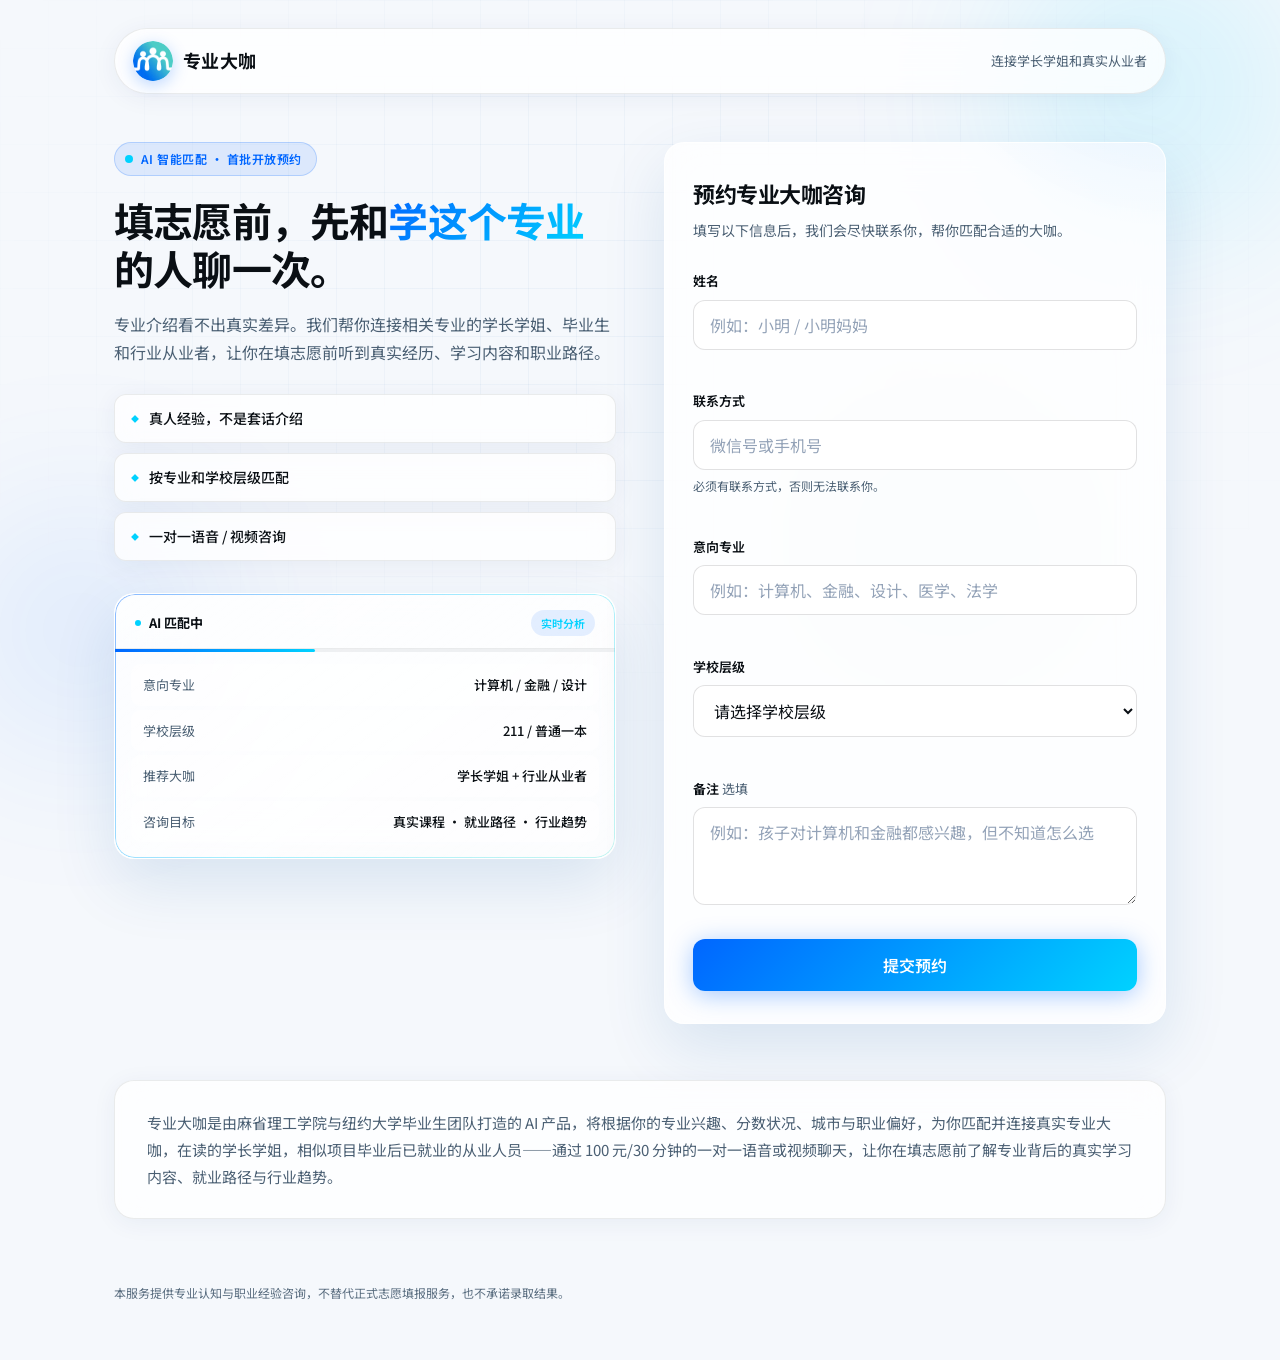
==== index.html @ bd9ad446 "Launch 专业大咖 landing with Discord lead notifications. Rebrand the static site with logo-driven blue–t" ====
<!DOCTYPE html>
<html lang="zh-CN">
  <head>
    <meta charset="UTF-8" />
    <meta name="viewport" content="width=device-width, initial-scale=1.0" />
    <title>专业大咖｜填志愿前先聊一次</title>
    <meta
      name="description"
      content="填志愿前，先和学这个专业的人聊一次。连接学长学姐和真实从业者，一对一语音/视频咨询。"
    />
    <link rel="preconnect" href="https://fonts.googleapis.com" />
    <link rel="preconnect" href="https://fonts.gstatic.com" crossorigin />
    <link
      href="https://fonts.googleapis.com/css2?family=Noto+Sans+SC:wght@400;500;600;700&display=swap"
      rel="stylesheet"
    />
    <link rel="icon" href="assets/logo.png" type="image/png" />
    <link rel="stylesheet" href="./styles.css" />
  </head>
  <body>
    <div class="ambient" aria-hidden="true">
      <div class="orb orb-1"></div>
      <div class="orb orb-2"></div>
      <div class="orb orb-3"></div>
      <div class="grid-overlay"></div>
    </div>

    <div class="page">
      <header class="header">
        <div class="brand-wrap">
          <img src="assets/logo.png" alt="专业大咖" class="brand-logo" width="40" height="40" />
          <span class="brand">专业大咖</span>
        </div>
        <p class="header-tagline">连接学长学姐和真实从业者</p>
      </header>

      <main class="main">
        <section class="hero" id="hero-section">
          <div class="hero-content">
            <div class="hero-badge">
              <span class="pulse-dot" aria-hidden="true"></span>
              AI 智能匹配 · 首批开放预约
            </div>

            <h1 class="hero-title">
              填志愿前，先和<span class="title-accent">学这个专业</span>的人聊一次。
            </h1>
            <p class="hero-subtitle">
              专业介绍看不出真实差异。我们帮你连接相关专业的学长学姐、毕业生和行业从业者，让你在填志愿前听到真实经历、学习内容和职业路径。
            </p>

            <ul class="value-pills">
              <li class="value-pill">
                <span class="pill-icon" aria-hidden="true">◆</span>
                真人经验，不是套话介绍
              </li>
              <li class="value-pill">
                <span class="pill-icon" aria-hidden="true">◆</span>
                按专业和学校层级匹配
              </li>
              <li class="value-pill">
                <span class="pill-icon" aria-hidden="true">◆</span>
                一对一语音 / 视频咨询
              </li>
            </ul>

            <div class="mockup-card" aria-hidden="true">
              <div class="mockup-header">
                <div class="mockup-status">
                  <span class="pulse-dot pulse-dot-sm"></span>
                  <span class="mockup-title">AI 匹配中</span>
                </div>
                <span class="mockup-chip">实时分析</span>
              </div>
              <div class="mockup-progress">
                <div class="mockup-progress-bar"></div>
              </div>
              <ul class="mockup-list">
                <li class="mockup-row" style="--i: 0">
                  <span class="mockup-key">意向专业</span>
                  <span class="mockup-val">计算机 / 金融 / 设计</span>
                </li>
                <li class="mockup-row" style="--i: 1">
                  <span class="mockup-key">学校层级</span>
                  <span class="mockup-val">211 / 普通一本</span>
                </li>
                <li class="mockup-row" style="--i: 2">
                  <span class="mockup-key">推荐大咖</span>
                  <span class="mockup-val">学长学姐 + 行业从业者</span>
                </li>
                <li class="mockup-row" style="--i: 3">
                  <span class="mockup-key">咨询目标</span>
                  <span class="mockup-val">真实课程 · 就业路径 · 行业趋势</span>
                </li>
              </ul>
            </div>
          </div>

          <div class="form-panel">
            <div class="form-card glass-card" id="form-card">
              <div class="form-card-glow" aria-hidden="true"></div>
              <h2 class="form-title">预约专业大咖咨询</h2>
              <p class="form-desc">填写以下信息后，我们会尽快联系你，帮你匹配合适的大咖。</p>

              <form id="lead-form" class="lead-form" novalidate>
                <div class="field">
                  <label for="name">姓名</label>
                  <input
                    type="text"
                    id="name"
                    name="name"
                    placeholder="例如：小明 / 小明妈妈"
                    required
                    autocomplete="name"
                  />
                  <p class="field-error" data-error-for="name"></p>
                </div>

                <div class="field">
                  <label for="contact">联系方式</label>
                  <input
                    type="text"
                    id="contact"
                    name="contact"
                    placeholder="微信号或手机号"
                    required
                    autocomplete="tel"
                  />
                  <p class="field-hint">必须有联系方式，否则无法联系你。</p>
                  <p class="field-error" data-error-for="contact"></p>
                </div>

                <div class="field">
                  <label for="major">意向专业</label>
                  <input
                    type="text"
                    id="major"
                    name="major"
                    placeholder="例如：计算机、金融、设计、医学、法学"
                    required
                  />
                  <p class="field-error" data-error-for="major"></p>
                </div>

                <div class="field">
                  <label for="schoolLevel">学校层级</label>
                  <select id="schoolLevel" name="schoolLevel" required>
                    <option value="">请选择学校层级</option>
                    <option value="985">985</option>
                    <option value="211">211</option>
                    <option value="普通一本">普通一本</option>
                    <option value="二本">二本</option>
                    <option value="二本以下">二本以下</option>
                    <option value="暂不确定">暂不确定</option>
                  </select>
                  <p class="field-error" data-error-for="schoolLevel"></p>
                </div>

                <div class="field">
                  <label for="note">备注 <span class="optional">选填</span></label>
                  <textarea
                    id="note"
                    name="note"
                    rows="3"
                    placeholder="例如：孩子对计算机和金融都感兴趣，但不知道怎么选"
                  ></textarea>
                </div>

                <p class="form-submit-error hidden" id="form-submit-error" role="alert"></p>

                <button type="submit" class="btn-submit" id="btn-submit">
                  <span id="btn-submit-label">提交预约</span>
                </button>
              </form>
            </div>

            <div class="success-card glass-card hidden" id="success-card">
              <div class="success-icon" aria-hidden="true">✓</div>
              <h2 class="success-title">预约信息已提交</h2>
              <p class="success-body">
                我们会根据你的专业方向和学校层级进行匹配，并通过你留下的联系方式联系你。
              </p>
              <dl class="success-summary">
                <div class="success-row">
                  <dt>姓名</dt>
                  <dd id="success-name">—</dd>
                </div>
                <div class="success-row">
                  <dt>意向专业</dt>
                  <dd id="success-major">—</dd>
                </div>
                <div class="success-row">
                  <dt>学校层级</dt>
                  <dd id="success-school">—</dd>
                </div>
              </dl>
              <button type="button" class="btn-submit btn-secondary" id="btn-new-lead">
                继续提交新的预约
              </button>
            </div>
          </div>
        </section>

        <section class="value-section glass-strip" aria-label="价值说明">
          <p class="value-section-text">
            专业大咖是由麻省理工学院与纽约大学毕业生团队打造的 AI 产品，将根据你的专业兴趣、分数状况、城市与职业偏好，为你匹配并连接真实专业大咖，在读的学长学姐，相似项目毕业后已就业的从业人员——通过 100 元/30 分钟的一对一语音或视频聊天，让你在填志愿前了解专业背后的真实学习内容、就业路径与行业趋势。
          </p>
        </section>
      </main>

      <footer class="footer">
        <p class="disclaimer">
          本服务提供专业认知与职业经验咨询，不替代正式志愿填报服务，也不承诺录取结果。
        </p>
      </footer>
    </div>

    <script src="./script.js"></script>
  </body>
</html>
---- styles.css ----
:root {
  /* Logo palette: royal blue → teal/cyan */
  --blue: #0066ff;
  --blue-mid: #1a73e8;
  --teal: #00d2ff;
  --teal-soft: #40e0d0;
  --gradient-brand: linear-gradient(135deg, var(--blue) 0%, var(--teal) 100%);
  --gradient-brand-soft: linear-gradient(
    135deg,
    rgba(0, 102, 255, 0.12) 0%,
    rgba(0, 210, 255, 0.14) 100%
  );

  --bg: #f5f8fc;
  --bg-card: rgba(255, 255, 255, 0.78);
  --text: #0a0f14;
  --text-soft: #4a5f73;
  --accent: #0066ff;
  --accent-glow: #00d2ff;
  --accent-soft: rgba(0, 102, 255, 0.1);
  --accent-soft-teal: rgba(0, 210, 255, 0.12);
  --cta: #0066ff;
  --cta-end: #00b8e6;
  --cta-glow: rgba(0, 102, 255, 0.35);
  --border: rgba(10, 15, 20, 0.08);
  --border-strong: rgba(10, 15, 20, 0.12);
  --error: #dc2626;
  --radius: 20px;
  --radius-sm: 12px;
  --shadow: 0 4px 24px rgba(0, 50, 120, 0.06);
  --shadow-lg: 0 24px 64px rgba(0, 80, 160, 0.12);
  --max-width: 1100px;
  --font: "Noto Sans SC", -apple-system, BlinkMacSystemFont, "PingFang SC",
    "Microsoft YaHei", sans-serif;
}

*,
*::before,
*::after {
  box-sizing: border-box;
}

html {
  scroll-behavior: smooth;
}

body {
  margin: 0;
  font-family: var(--font);
  font-size: 16px;
  line-height: 1.65;
  color: var(--text);
  background: var(--bg);
  -webkit-font-smoothing: antialiased;
  position: relative;
  overflow-x: hidden;
}

/* Ambient background */
.ambient {
  position: fixed;
  inset: 0;
  pointer-events: none;
  z-index: 0;
  overflow: hidden;
}

.orb {
  position: absolute;
  border-radius: 50%;
  filter: blur(80px);
  opacity: 0.5;
  animation: float 18s ease-in-out infinite;
}

.orb-1 {
  width: 420px;
  height: 420px;
  background: radial-gradient(circle, rgba(0, 210, 255, 0.4), transparent 70%);
  top: -120px;
  right: -80px;
  animation-delay: 0s;
}

.orb-2 {
  width: 360px;
  height: 360px;
  background: radial-gradient(circle, rgba(0, 102, 255, 0.28), transparent 70%);
  bottom: 10%;
  left: -100px;
  animation-delay: -6s;
}

.orb-3 {
  width: 280px;
  height: 280px;
  background: radial-gradient(circle, rgba(64, 224, 208, 0.3), transparent 70%);
  top: 45%;
  right: 15%;
  animation-delay: -12s;
}

@keyframes float {
  0%,
  100% {
    transform: translate(0, 0) scale(1);
  }
  33% {
    transform: translate(20px, -15px) scale(1.05);
  }
  66% {
    transform: translate(-15px, 10px) scale(0.98);
  }
}

.grid-overlay {
  position: absolute;
  inset: 0;
  background-image: linear-gradient(
      rgba(0, 80, 160, 0.04) 1px,
      transparent 1px
    ),
    linear-gradient(90deg, rgba(0, 80, 160, 0.04) 1px, transparent 1px);
  background-size: 48px 48px;
  mask-image: radial-gradient(ellipse 80% 70% at 50% 30%, black 20%, transparent 75%);
}

.page {
  position: relative;
  z-index: 1;
  max-width: var(--max-width);
  margin: 0 auto;
  padding: 28px 24px 56px;
  min-height: 100vh;
  display: flex;
  flex-direction: column;
}

/* Header */
.header {
  display: flex;
  align-items: center;
  justify-content: space-between;
  gap: 16px;
  flex-wrap: wrap;
  margin-bottom: 48px;
  padding: 12px 18px;
  background: var(--bg-card);
  backdrop-filter: blur(16px);
  -webkit-backdrop-filter: blur(16px);
  border: 1px solid var(--border);
  border-radius: 999px;
  box-shadow: var(--shadow);
}

.brand-wrap {
  display: flex;
  align-items: center;
  gap: 10px;
}

.brand-logo {
  width: 40px;
  height: 40px;
  border-radius: 50%;
  display: block;
  object-fit: cover;
  box-shadow: 0 4px 16px rgba(0, 102, 255, 0.25);
}

.brand {
  font-size: 1.125rem;
  font-weight: 700;
  letter-spacing: 0.02em;
  color: var(--text);
}

.header-tagline {
  margin: 0;
  font-size: 0.8125rem;
  color: var(--text-soft);
}

/* Hero */
.main {
  flex: 1;
}

.hero {
  display: grid;
  grid-template-columns: 1fr 1fr;
  gap: 48px;
  align-items: start;
  margin-bottom: 56px;
}

.hero-badge {
  display: inline-flex;
  align-items: center;
  gap: 8px;
  margin-bottom: 20px;
  padding: 6px 14px 6px 10px;
  font-size: 0.75rem;
  font-weight: 600;
  letter-spacing: 0.04em;
  color: var(--accent);
  background: var(--accent-soft);
  border: 1px solid rgba(0, 102, 255, 0.2);
  border-radius: 999px;
}

.pulse-dot {
  width: 8px;
  height: 8px;
  border-radius: 50%;
  background: var(--accent-glow);
  box-shadow: 0 0 0 0 rgba(0, 210, 255, 0.5);
  animation: pulse 2s ease-in-out infinite;
}

.pulse-dot-sm {
  width: 6px;
  height: 6px;
}

@keyframes pulse {
  0%,
  100% {
    box-shadow: 0 0 0 0 rgba(0, 210, 255, 0.5);
  }
  50% {
    box-shadow: 0 0 0 6px rgba(0, 210, 255, 0);
  }
}

.hero-title {
  font-size: clamp(1.875rem, 3.5vw, 2.5rem);
  font-weight: 700;
  line-height: 1.2;
  margin: 0 0 18px;
  color: var(--text);
  letter-spacing: -0.02em;
}

.title-accent {
  background: var(--gradient-brand);
  -webkit-background-clip: text;
  background-clip: text;
  color: transparent;
}

.hero-subtitle {
  margin: 0 0 28px;
  font-size: 1rem;
  color: var(--text-soft);
  max-width: 34em;
  line-height: 1.75;
}

.value-pills {
  list-style: none;
  margin: 0 0 32px;
  padding: 0;
  display: flex;
  flex-direction: column;
  gap: 10px;
}

.value-pill {
  display: flex;
  align-items: center;
  gap: 10px;
  padding: 12px 16px;
  font-size: 0.875rem;
  font-weight: 500;
  color: var(--text);
  background: var(--bg-card);
  backdrop-filter: blur(12px);
  border: 1px solid var(--border);
  border-radius: var(--radius-sm);
  box-shadow: var(--shadow);
  transition: border-color 0.2s ease, transform 0.2s ease;
}

.value-pill:hover {
  border-color: rgba(0, 102, 255, 0.3);
  transform: translateX(4px);
}

.pill-icon {
  font-size: 0.5rem;
  color: var(--accent-glow);
}

/* AI mockup card */
.mockup-card {
  position: relative;
  background: linear-gradient(
    145deg,
    rgba(255, 255, 255, 0.9) 0%,
    rgba(255, 255, 255, 0.65) 100%
  );
  backdrop-filter: blur(20px);
  -webkit-backdrop-filter: blur(20px);
  border: 1px solid rgba(255, 255, 255, 0.8);
  border-radius: var(--radius);
  padding: 0;
  box-shadow: var(--shadow-lg), inset 0 1px 0 rgba(255, 255, 255, 0.9);
  overflow: hidden;
}

.mockup-card::before {
  content: "";
  position: absolute;
  inset: 0;
  border-radius: inherit;
  padding: 1px;
  background: linear-gradient(
    135deg,
    rgba(0, 102, 255, 0.45),
    rgba(0, 210, 255, 0.35),
    rgba(64, 224, 208, 0.3)
  );
  -webkit-mask: linear-gradient(#fff 0 0) content-box, linear-gradient(#fff 0 0);
  mask: linear-gradient(#fff 0 0) content-box, linear-gradient(#fff 0 0);
  -webkit-mask-composite: xor;
  mask-composite: exclude;
  pointer-events: none;
}

.mockup-header {
  display: flex;
  align-items: center;
  justify-content: space-between;
  padding: 16px 20px 12px;
  border-bottom: 1px solid var(--border);
}

.mockup-status {
  display: flex;
  align-items: center;
  gap: 8px;
}

.mockup-title {
  margin: 0;
  font-size: 0.8125rem;
  font-weight: 700;
  color: var(--text);
}

.mockup-chip {
  font-size: 0.6875rem;
  font-weight: 600;
  padding: 4px 10px;
  color: var(--accent-glow);
  background: var(--accent-soft);
  border-radius: 999px;
}

.mockup-progress {
  height: 3px;
  background: rgba(12, 25, 41, 0.06);
  overflow: hidden;
}

.mockup-progress-bar {
  height: 100%;
  width: 40%;
  background: var(--gradient-brand);
  border-radius: 0 2px 2px 0;
  animation: progress 2.5s ease-in-out infinite;
}

@keyframes progress {
  0% {
    width: 25%;
    opacity: 0.8;
  }
  50% {
    width: 75%;
    opacity: 1;
  }
  100% {
    width: 40%;
    opacity: 0.8;
  }
}

.mockup-list {
  list-style: none;
  margin: 0;
  padding: 12px 16px 16px;
}

.mockup-row {
  display: flex;
  justify-content: space-between;
  align-items: flex-start;
  gap: 16px;
  padding: 10px 12px;
  margin-bottom: 4px;
  font-size: 0.8125rem;
  border-radius: 10px;
  background: rgba(255, 255, 255, 0.5);
  animation: fadeUp 0.6s ease backwards;
  animation-delay: calc(0.1s + var(--i) * 0.08s);
}

.mockup-row:last-child {
  margin-bottom: 0;
}

@keyframes fadeUp {
  from {
    opacity: 0;
    transform: translateY(8px);
  }
  to {
    opacity: 1;
    transform: translateY(0);
  }
}

.mockup-key {
  color: var(--text-soft);
  flex-shrink: 0;
}

.mockup-val {
  text-align: right;
  font-weight: 500;
  color: var(--text);
}

/* Form panel */
.form-panel {
  position: sticky;
  top: 28px;
}

.glass-card {
  position: relative;
  background: var(--bg-card);
  backdrop-filter: blur(20px);
  -webkit-backdrop-filter: blur(20px);
  border: 1px solid rgba(255, 255, 255, 0.65);
  border-radius: var(--radius);
  padding: 32px 28px;
  box-shadow: var(--shadow-lg);
  overflow: hidden;
}

.form-card-glow {
  position: absolute;
  top: -60%;
  right: -40%;
  width: 80%;
  height: 80%;
  background: radial-gradient(circle, rgba(0, 102, 255, 0.12), transparent 65%);
  pointer-events: none;
}

.success-card.hidden,
.form-card.hidden {
  display: none;
}

.form-title {
  position: relative;
  margin: 0 0 8px;
  font-size: 1.375rem;
  font-weight: 700;
  color: var(--text);
  letter-spacing: -0.02em;
}

.form-desc {
  position: relative;
  margin: 0 0 28px;
  font-size: 0.875rem;
  color: var(--text-soft);
}

.lead-form {
  position: relative;
}

.lead-form .field {
  margin-bottom: 20px;
}

.lead-form label {
  display: block;
  margin-bottom: 8px;
  font-size: 0.8125rem;
  font-weight: 600;
  color: var(--text);
}

.optional {
  font-weight: 400;
  color: var(--text-soft);
}

.lead-form input,
.lead-form select,
.lead-form textarea {
  width: 100%;
  min-height: 48px;
  padding: 12px 16px;
  font-size: 1rem;
  font-family: inherit;
  color: var(--text);
  background: rgba(255, 255, 255, 0.85);
  border: 1px solid var(--border-strong);
  border-radius: var(--radius-sm);
  transition: border-color 0.2s ease, box-shadow 0.2s ease, background 0.2s ease;
}

.lead-form textarea {
  min-height: 96px;
  resize: vertical;
}

.lead-form input::placeholder,
.lead-form textarea::placeholder {
  color: #94a3b8;
}

.lead-form input:focus,
.lead-form select:focus,
.lead-form textarea:focus {
  outline: none;
  background: #fff;
  border-color: var(--accent-glow);
  box-shadow: 0 0 0 3px var(--accent-soft);
}

.lead-form input.error,
.lead-form select.error {
  border-color: var(--error);
}

.field-hint {
  margin: 6px 0 0;
  font-size: 0.75rem;
  color: var(--text-soft);
}

.field-error {
  margin: 6px 0 0;
  font-size: 0.75rem;
  color: var(--error);
  min-height: 1.2em;
}

.form-submit-error {
  margin: 0 0 12px;
  padding: 10px 14px;
  font-size: 0.875rem;
  line-height: 1.5;
  color: var(--error);
  background: rgba(220, 38, 38, 0.08);
  border: 1px solid rgba(220, 38, 38, 0.2);
  border-radius: var(--radius-sm);
}

.form-submit-error.hidden {
  display: none;
}

.btn-submit:disabled {
  opacity: 0.65;
  cursor: not-allowed;
  transform: none;
}

.btn-submit {
  position: relative;
  width: 100%;
  min-height: 52px;
  margin-top: 8px;
  padding: 14px 24px;
  font-size: 1rem;
  font-weight: 600;
  font-family: inherit;
  color: #fff;
  background: var(--gradient-brand);
  border: none;
  border-radius: var(--radius-sm);
  cursor: pointer;
  box-shadow: 0 4px 24px var(--cta-glow);
  transition: transform 0.15s ease, box-shadow 0.2s ease;
  overflow: hidden;
}

.btn-submit::before {
  content: "";
  position: absolute;
  inset: 0;
  background: linear-gradient(
    105deg,
    transparent 40%,
    rgba(255, 255, 255, 0.25) 50%,
    transparent 60%
  );
  transform: translateX(-100%);
  transition: transform 0.5s ease;
}

.btn-submit:hover {
  transform: translateY(-1px);
  box-shadow: 0 8px 28px var(--cta-glow);
}

.btn-submit:hover::before {
  transform: translateX(100%);
}

.btn-submit:active {
  transform: translateY(0);
}

.btn-secondary {
  background: transparent;
  color: var(--accent);
  border: 1px solid var(--border-strong);
  box-shadow: none;
  margin-top: 20px;
}

.btn-secondary::before {
  display: none;
}

.btn-secondary:hover {
  background: var(--accent-soft);
  border-color: rgba(0, 102, 255, 0.35);
  box-shadow: none;
}

/* Success */
.success-icon {
  width: 48px;
  height: 48px;
  display: flex;
  align-items: center;
  justify-content: center;
  margin-bottom: 16px;
  font-size: 1.25rem;
  font-weight: 700;
  color: #fff;
  background: var(--gradient-brand);
  border-radius: 50%;
  box-shadow: 0 8px 24px rgba(0, 102, 255, 0.35);
}

.success-title {
  margin: 0 0 12px;
  font-size: 1.375rem;
  font-weight: 700;
  color: var(--text);
}

.success-body {
  margin: 0 0 20px;
  font-size: 0.9375rem;
  color: var(--text-soft);
}

.success-summary {
  margin: 0 0 8px;
  padding: 18px;
  background: var(--gradient-brand-soft);
  border: 1px solid rgba(0, 102, 255, 0.15);
  border-radius: var(--radius-sm);
}

.success-row {
  display: flex;
  justify-content: space-between;
  gap: 12px;
  padding: 6px 0;
  font-size: 0.875rem;
}

.success-row dt {
  margin: 0;
  color: var(--text-soft);
  font-weight: 500;
}

.success-row dd {
  margin: 0;
  font-weight: 600;
  color: var(--text);
}

/* Value strip */
.glass-strip {
  padding: 28px 32px;
  background: var(--bg-card);
  backdrop-filter: blur(16px);
  border: 1px solid var(--border);
  border-radius: var(--radius);
  box-shadow: var(--shadow);
}

.value-section-text {
  margin: 0;
  font-size: 0.9375rem;
  color: var(--text-soft);
  line-height: 1.8;
}

/* Footer */
.footer {
  margin-top: 40px;
  padding-top: 24px;
}

.disclaimer {
  margin: 0;
  font-size: 0.75rem;
  color: var(--text-soft);
  line-height: 1.7;
  max-width: 48em;
  opacity: 0.9;
}

/* Responsive */
@media (max-width: 900px) {
  .hero {
    grid-template-columns: 1fr;
    gap: 36px;
  }

  .form-panel {
    position: static;
  }

  .value-pills {
    flex-direction: row;
    flex-wrap: wrap;
  }

  .value-pill:hover {
    transform: none;
  }
}

@media (max-width: 480px) {
  .page {
    padding: 16px 16px 40px;
  }

  .header {
    border-radius: var(--radius-sm);
    margin-bottom: 32px;
  }

  .hero-title {
    font-size: 1.625rem;
  }

  .glass-card {
    padding: 24px 20px;
  }

  .mockup-row {
    flex-direction: column;
    gap: 4px;
  }

  .mockup-val {
    text-align: left;
  }
}

@media (prefers-reduced-motion: reduce) {
  .orb,
  .mockup-progress-bar,
  .mockup-row,
  .pulse-dot {
    animation: none;
  }

  .btn-submit::before {
    display: none;
  }
}
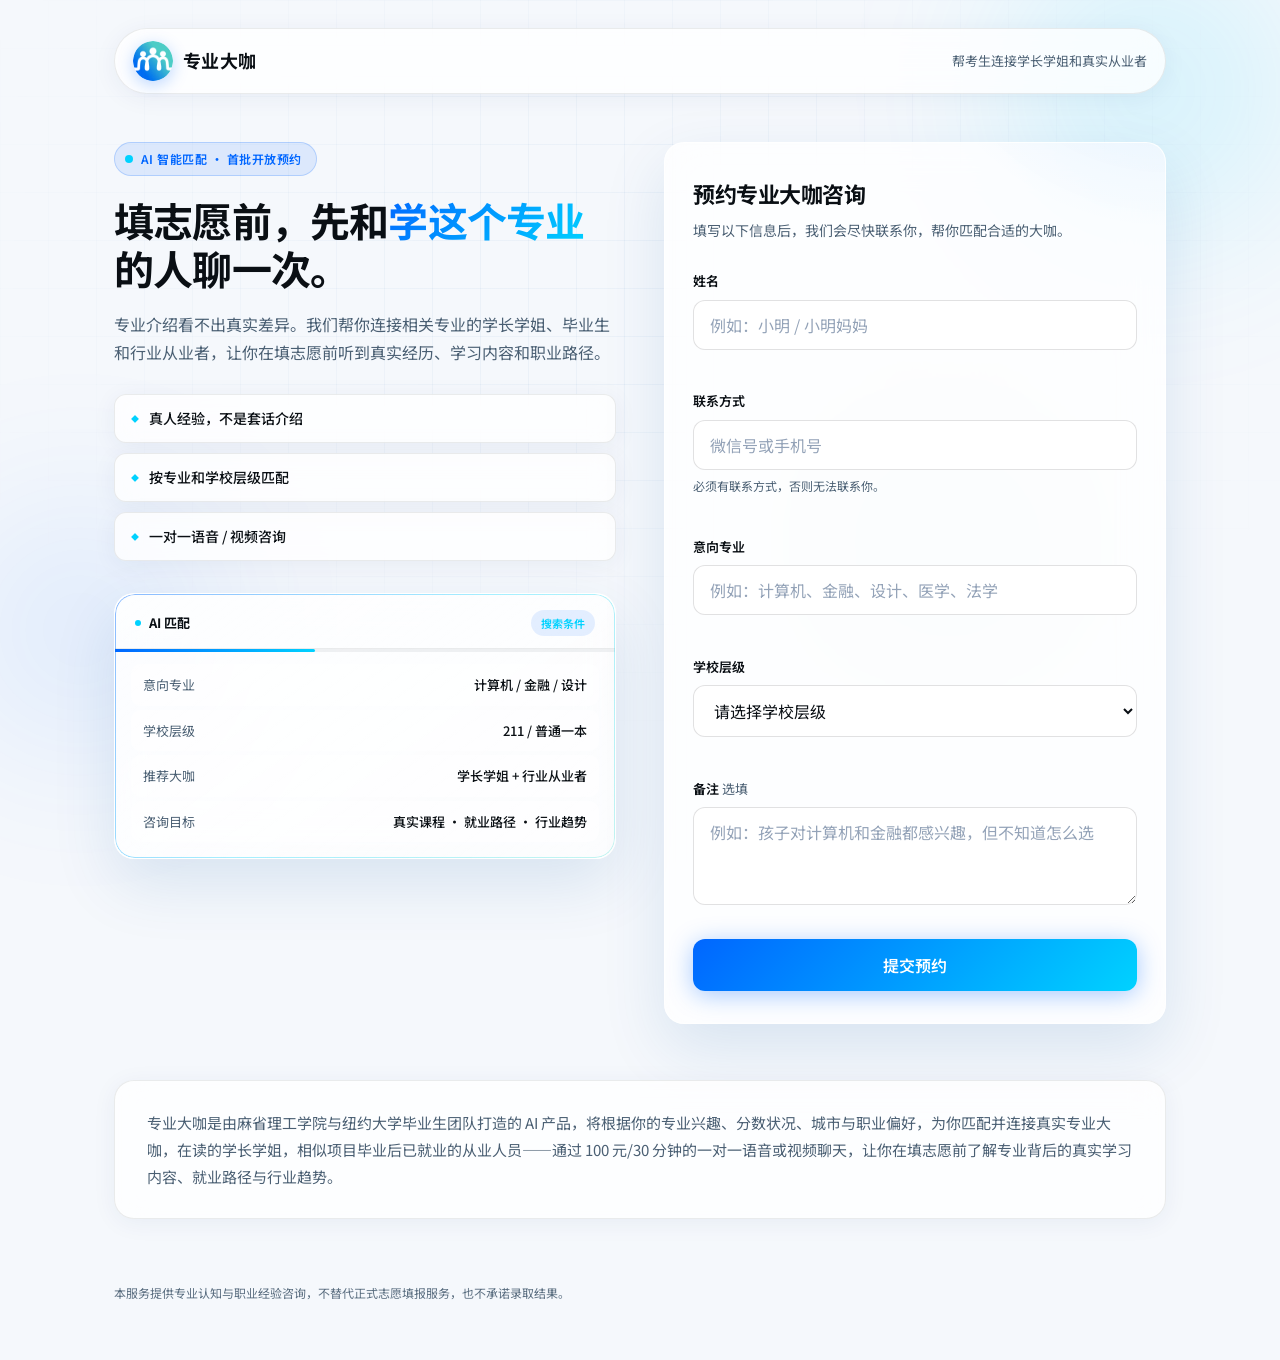
==== commit 1a824916: "Update mockup labels and header tagline copy. Rename AI matching UI text, refresh tagline to emphasi" ====
--- a/index.html
+++ b/index.html
@@ -6,7 +6,7 @@
     <title>专业大咖｜填志愿前先聊一次</title>
     <meta
       name="description"
-      content="填志愿前，先和学这个专业的人聊一次。连接学长学姐和真实从业者，一对一语音/视频咨询。"
+      content="填志愿前，先和学这个专业的人聊一次。帮考生连接学长学姐和真实从业者，一对一语音/视频咨询。"
     />
     <link rel="preconnect" href="https://fonts.googleapis.com" />
     <link rel="preconnect" href="https://fonts.gstatic.com" crossorigin />
@@ -31,7 +31,7 @@
           <img src="assets/logo.png" alt="专业大咖" class="brand-logo" width="40" height="40" />
           <span class="brand">专业大咖</span>
         </div>
-        <p class="header-tagline">连接学长学姐和真实从业者</p>
+        <p class="header-tagline">帮考生连接学长学姐和真实从业者</p>
       </header>
 
       <main class="main">
@@ -68,9 +68,9 @@
               <div class="mockup-header">
                 <div class="mockup-status">
                   <span class="pulse-dot pulse-dot-sm"></span>
-                  <span class="mockup-title">AI 匹配中</span>
-                </div>
-                <span class="mockup-chip">实时分析</span>
+                  <span class="mockup-title">AI 匹配</span>
+                </div>
+                <span class="mockup-chip">搜索条件</span>
               </div>
               <div class="mockup-progress">
                 <div class="mockup-progress-bar"></div>
@@ -178,7 +178,7 @@
               <div class="success-icon" aria-hidden="true">✓</div>
               <h2 class="success-title">预约信息已提交</h2>
               <p class="success-body">
-                我们会根据你的专业方向和学校层级进行匹配，并通过你留下的联系方式联系你。
+                大咖AI找到人选后后会联系你！
               </p>
               <dl class="success-summary">
                 <div class="success-row">
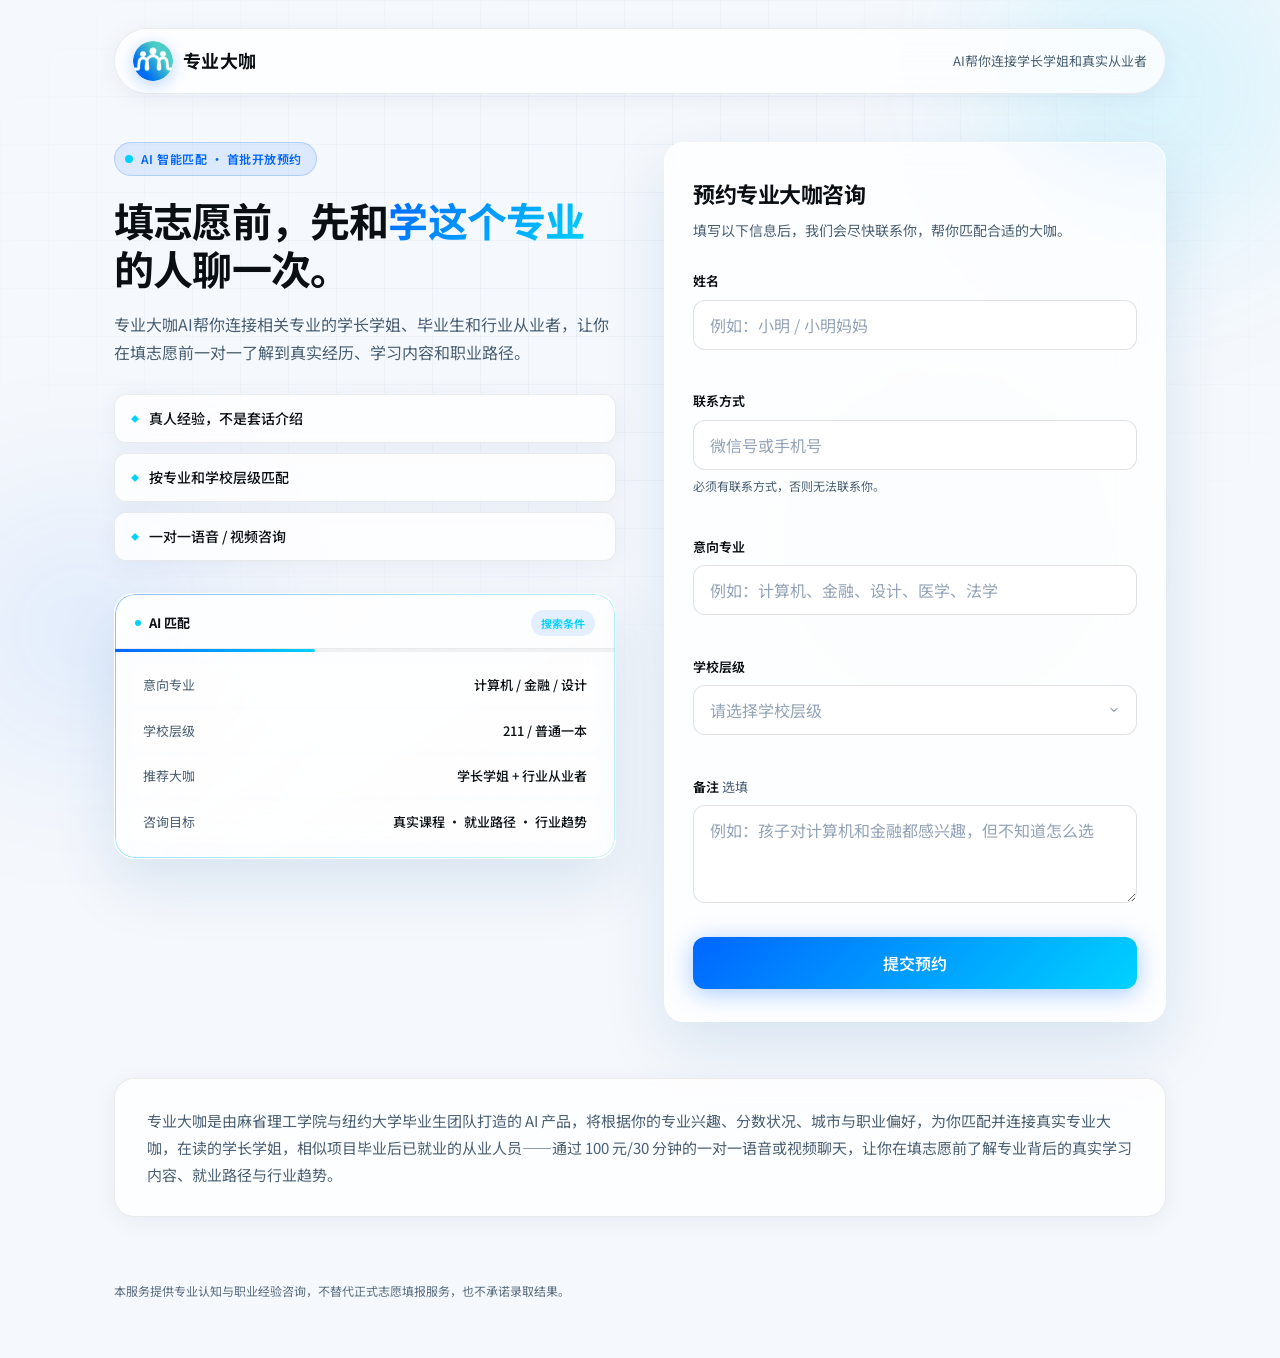
==== commit 565e4bf6: "Update copy and fix select field text alignment. Refresh header tagline and hero subtitle, align sch" ====
--- a/index.html
+++ b/index.html
@@ -6,7 +6,7 @@
     <title>专业大咖｜填志愿前先聊一次</title>
     <meta
       name="description"
-      content="填志愿前，先和学这个专业的人聊一次。帮考生连接学长学姐和真实从业者，一对一语音/视频咨询。"
+      content="填志愿前，先和学这个专业的人聊一次。AI帮你连接学长学姐和真实从业者，一对一语音/视频咨询。"
     />
     <link rel="preconnect" href="https://fonts.googleapis.com" />
     <link rel="preconnect" href="https://fonts.gstatic.com" crossorigin />
@@ -31,7 +31,7 @@
           <img src="assets/logo.png" alt="专业大咖" class="brand-logo" width="40" height="40" />
           <span class="brand">专业大咖</span>
         </div>
-        <p class="header-tagline">帮考生连接学长学姐和真实从业者</p>
+        <p class="header-tagline">AI帮你连接学长学姐和真实从业者</p>
       </header>
 
       <main class="main">
@@ -46,7 +46,7 @@
               填志愿前，先和<span class="title-accent">学这个专业</span>的人聊一次。
             </h1>
             <p class="hero-subtitle">
-              专业介绍看不出真实差异。我们帮你连接相关专业的学长学姐、毕业生和行业从业者，让你在填志愿前听到真实经历、学习内容和职业路径。
+              专业大咖AI帮你连接相关专业的学长学姐、毕业生和行业从业者，让你在填志愿前一对一了解到真实经历、学习内容和职业路径。
             </p>
 
             <ul class="value-pills">
--- a/styles.css
+++ b/styles.css
@@ -523,6 +523,28 @@
   resize: vertical;
 }
 
+.lead-form select {
+  appearance: none;
+  -webkit-appearance: none;
+  -moz-appearance: none;
+  padding: 12px 40px 12px 16px;
+  line-height: 1.5;
+  cursor: pointer;
+  background-color: rgba(255, 255, 255, 0.85);
+  background-image: url("data:image/svg+xml,%3Csvg xmlns='http://www.w3.org/2000/svg' width='12' height='12' viewBox='0 0 24 24' fill='none' stroke='%234a5f73' stroke-width='2' stroke-linecap='round' stroke-linejoin='round'%3E%3Cpath d='M6 9l6 6 6-6'/%3E%3C/svg%3E");
+  background-repeat: no-repeat;
+  background-position: right 16px center;
+  background-size: 12px;
+}
+
+.lead-form select:required:invalid {
+  color: #94a3b8;
+}
+
+.lead-form select option {
+  color: var(--text);
+}
+
 .lead-form input::placeholder,
 .lead-form textarea::placeholder {
   color: #94a3b8;
@@ -532,7 +554,7 @@
 .lead-form select:focus,
 .lead-form textarea:focus {
   outline: none;
-  background: #fff;
+  background-color: #fff;
   border-color: var(--accent-glow);
   box-shadow: 0 0 0 3px var(--accent-soft);
 }
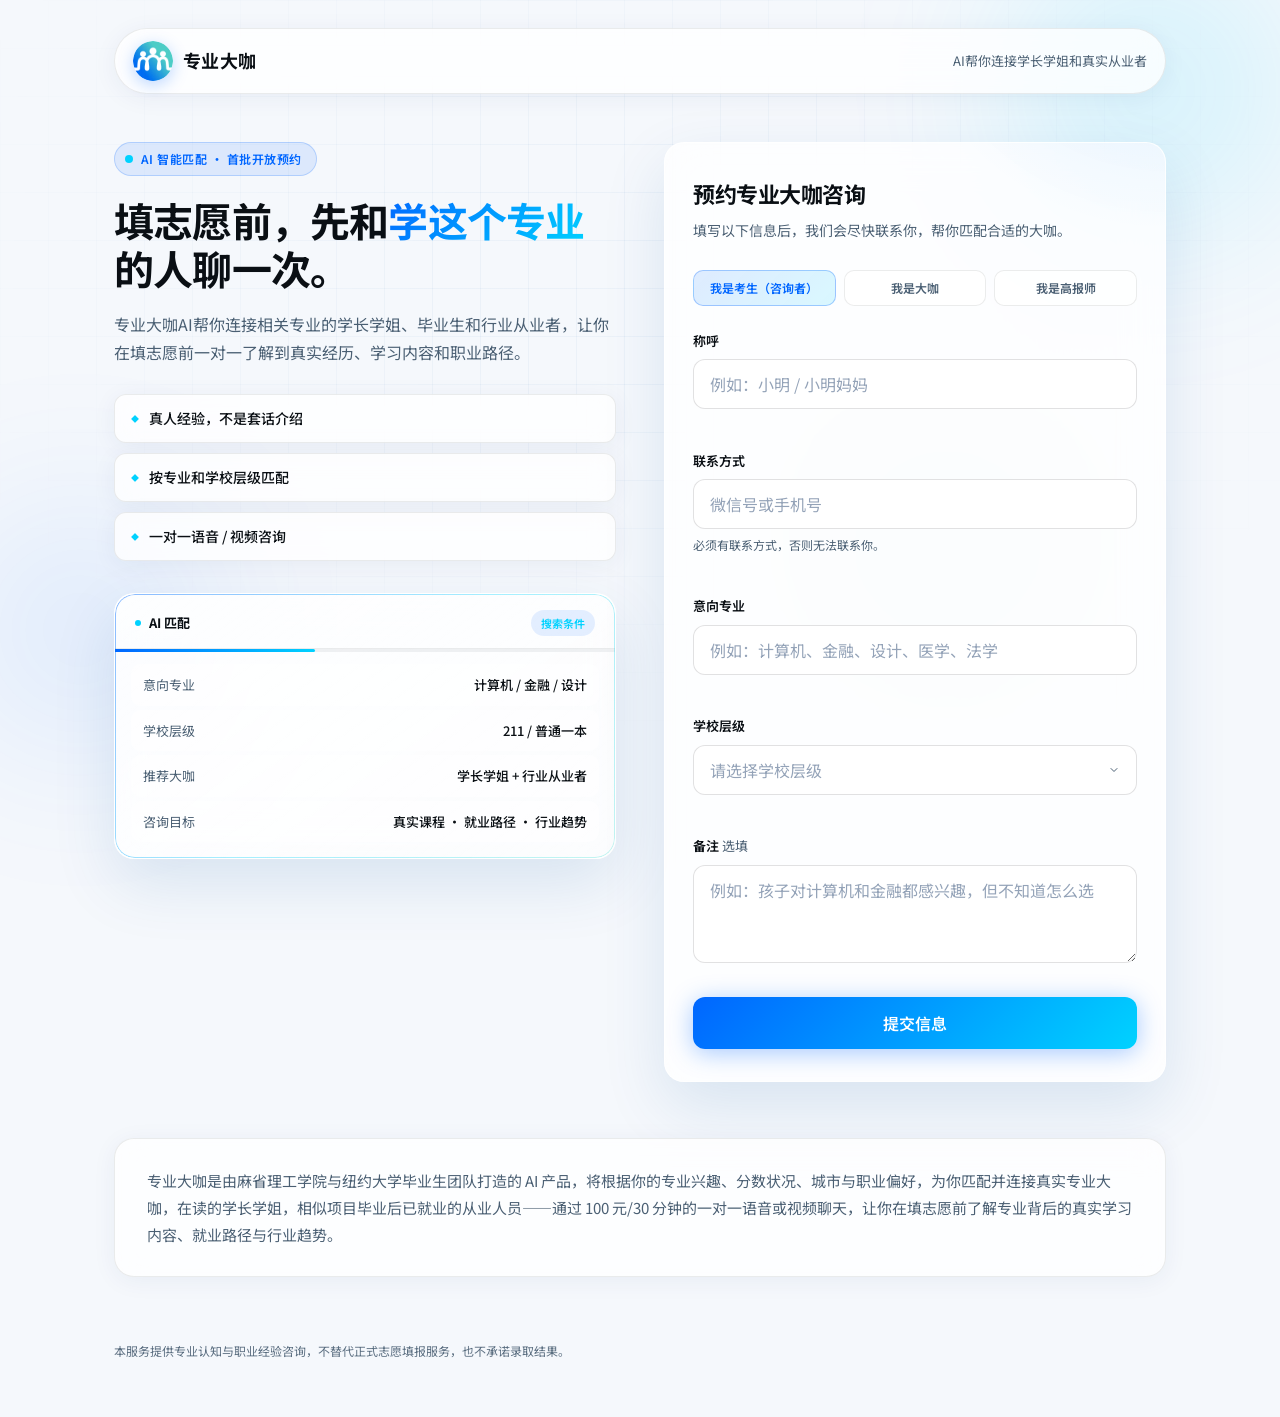
==== commit a3e77a65: "Add multi-role intake flow with advisor link tools. Introduce seeker/expert/advisor form modes, role" ====
--- a/index.html
+++ b/index.html
@@ -16,6 +16,17 @@
     />
     <link rel="icon" href="assets/logo.png" type="image/png" />
     <link rel="stylesheet" href="./styles.css" />
+    <script>
+      (function () {
+        var params = new URLSearchParams(location.search);
+        var ref = params.get("ref");
+        if (ref) {
+          try {
+            sessionStorage.setItem("referrerSlug", decodeURIComponent(ref));
+          } catch (e) {}
+        }
+      })();
+    </script>
   </head>
   <body>
     <div class="ambient" aria-hidden="true">
@@ -99,12 +110,33 @@
           <div class="form-panel">
             <div class="form-card glass-card" id="form-card">
               <div class="form-card-glow" aria-hidden="true"></div>
-              <h2 class="form-title">预约专业大咖咨询</h2>
-              <p class="form-desc">填写以下信息后，我们会尽快联系你，帮你匹配合适的大咖。</p>
+              <h2 class="form-title" id="form-title">预约专业大咖咨询</h2>
+              <p class="form-desc" id="form-desc">
+                填写以下信息后，我们会尽快联系你，帮你匹配合适的大咖。
+              </p>
 
               <form id="lead-form" class="lead-form" novalidate>
+                <div class="role-switch" role="radiogroup" aria-label="访客身份">
+                  <label class="role-option">
+                    <input type="radio" name="visitorRole" value="seeker" checked />
+                    <span>我是考生（咨询者）</span>
+                  </label>
+                  <label class="role-option">
+                    <input type="radio" name="visitorRole" value="expert" />
+                    <span>我是大咖</span>
+                  </label>
+                  <label class="role-option">
+                    <input type="radio" name="visitorRole" value="advisor" />
+                    <span>我是高报师</span>
+                  </label>
+                </div>
+
+                <p class="referrer-line" id="referrer-line" hidden>
+                  推荐人：<span id="referrer-name"></span>
+                </p>
+
                 <div class="field">
-                  <label for="name">姓名</label>
+                  <label for="name" id="name-label">姓名</label>
                   <input
                     type="text"
                     id="name"
@@ -117,7 +149,7 @@
                 </div>
 
                 <div class="field">
-                  <label for="contact">联系方式</label>
+                  <label for="contact" id="contact-label">联系方式</label>
                   <input
                     type="text"
                     id="contact"
@@ -126,11 +158,11 @@
                     required
                     autocomplete="tel"
                   />
-                  <p class="field-hint">必须有联系方式，否则无法联系你。</p>
+                  <p class="field-hint" id="contact-hint">必须有联系方式，否则无法联系你。</p>
                   <p class="field-error" data-error-for="contact"></p>
                 </div>
 
-                <div class="field">
+                <div class="field role-only role-seeker">
                   <label for="major">意向专业</label>
                   <input
                     type="text"
@@ -142,7 +174,7 @@
                   <p class="field-error" data-error-for="major"></p>
                 </div>
 
-                <div class="field">
+                <div class="field role-only role-seeker">
                   <label for="schoolLevel">学校层级</label>
                   <select id="schoolLevel" name="schoolLevel" required>
                     <option value="">请选择学校层级</option>
@@ -156,7 +188,7 @@
                   <p class="field-error" data-error-for="schoolLevel"></p>
                 </div>
 
-                <div class="field">
+                <div class="field role-only role-seeker">
                   <label for="note">备注 <span class="optional">选填</span></label>
                   <textarea
                     id="note"
@@ -166,10 +198,32 @@
                   ></textarea>
                 </div>
 
+                <div class="field role-only role-expert hidden">
+                  <label for="expertOrg">公司或学校</label>
+                  <input
+                    type="text"
+                    id="expertOrg"
+                    name="expertOrg"
+                    placeholder="例如：字节跳动 / 复旦大学"
+                  />
+                  <p class="field-error" data-error-for="expertOrg"></p>
+                </div>
+
+                <div class="field role-only role-expert hidden">
+                  <label for="expertMajor">专业</label>
+                  <input
+                    type="text"
+                    id="expertMajor"
+                    name="expertMajor"
+                    placeholder="例如：计算机科学与技术"
+                  />
+                  <p class="field-error" data-error-for="expertMajor"></p>
+                </div>
+
                 <p class="form-submit-error hidden" id="form-submit-error" role="alert"></p>
 
                 <button type="submit" class="btn-submit" id="btn-submit">
-                  <span id="btn-submit-label">提交预约</span>
+                  <span id="btn-submit-label">提交信息</span>
                 </button>
               </form>
             </div>
@@ -177,23 +231,36 @@
             <div class="success-card glass-card hidden" id="success-card">
               <div class="success-icon" aria-hidden="true">✓</div>
               <h2 class="success-title">预约信息已提交</h2>
-              <p class="success-body">
-                大咖AI找到人选后后会联系你！
-              </p>
+              <p class="success-body" id="success-body">大咖AI找到人选后后会联系你！</p>
               <dl class="success-summary">
+                <div class="success-row">
+                  <dt>身份</dt>
+                  <dd id="success-role">考生（咨询者）</dd>
+                </div>
+                <div class="success-row hidden" id="success-referrer-row">
+                  <dt>推荐人</dt>
+                  <dd id="success-referrer">—</dd>
+                </div>
                 <div class="success-row">
                   <dt>姓名</dt>
                   <dd id="success-name">—</dd>
                 </div>
                 <div class="success-row">
-                  <dt>意向专业</dt>
+                  <dt id="success-major-label">意向专业</dt>
                   <dd id="success-major">—</dd>
                 </div>
-                <div class="success-row">
-                  <dt>学校层级</dt>
+                <div class="success-row" id="success-school-row">
+                  <dt id="success-school-label">学校层级</dt>
                   <dd id="success-school">—</dd>
                 </div>
               </dl>
+              <div class="advisor-link-box hidden" id="advisor-link-box">
+                <p class="advisor-link-title">你的专属推荐链接</p>
+                <a id="advisor-link" href="#" target="_blank" rel="noopener noreferrer"></a>
+                <p class="advisor-link-hint">
+                  请分享这个链接，系统会自动按渠道统计，享受 20% 渠道分成。
+                </p>
+              </div>
               <button type="button" class="btn-submit btn-secondary" id="btn-new-lead">
                 继续提交新的预约
               </button>
--- a/styles.css
+++ b/styles.css
@@ -486,6 +486,48 @@
   position: relative;
 }
 
+.hidden {
+  display: none !important;
+}
+
+.role-switch {
+  display: grid;
+  grid-template-columns: repeat(3, minmax(0, 1fr));
+  gap: 8px;
+  margin: 0 0 16px;
+}
+
+.role-option {
+  position: relative;
+  cursor: pointer;
+}
+
+.role-option input {
+  position: absolute;
+  opacity: 0;
+  pointer-events: none;
+}
+
+.role-option span {
+  display: block;
+  padding: 9px 10px;
+  font-size: 0.75rem;
+  line-height: 1.3;
+  text-align: center;
+  color: var(--text-soft);
+  background: rgba(255, 255, 255, 0.7);
+  border: 1px solid var(--border);
+  border-radius: 10px;
+  transition: all 0.2s ease;
+}
+
+.role-option input:checked + span {
+  color: var(--accent);
+  background: var(--gradient-brand-soft);
+  border-color: rgba(0, 102, 255, 0.3);
+  font-weight: 600;
+}
+
 .lead-form .field {
   margin-bottom: 20px;
 }
@@ -539,6 +581,21 @@
 
 .lead-form select:required:invalid {
   color: #94a3b8;
+}
+
+.referrer-line {
+  margin: -4px 0 16px;
+  font-size: 0.8125rem;
+  color: #94a3b8;
+  line-height: 1.5;
+}
+
+.referrer-line[hidden] {
+  display: none;
+}
+
+.success-row.hidden {
+  display: none;
 }
 
 .lead-form select option {
@@ -699,6 +756,42 @@
   border-radius: var(--radius-sm);
 }
 
+.advisor-link-box {
+  margin-top: 14px;
+  margin-bottom: 8px;
+  padding: 14px 16px;
+  border-radius: var(--radius-sm);
+  border: 1px dashed rgba(0, 102, 255, 0.35);
+  background: rgba(255, 255, 255, 0.75);
+}
+
+.advisor-link-title {
+  margin: 0 0 6px;
+  font-size: 0.8125rem;
+  color: var(--text-soft);
+}
+
+#advisor-link {
+  display: inline-block;
+  margin: 0 0 8px;
+  font-size: 0.875rem;
+  font-weight: 600;
+  color: var(--accent);
+  word-break: break-all;
+  text-decoration: none;
+}
+
+#advisor-link:hover {
+  text-decoration: underline;
+}
+
+.advisor-link-hint {
+  margin: 0;
+  font-size: 0.75rem;
+  line-height: 1.6;
+  color: var(--text-soft);
+}
+
 .success-row {
   display: flex;
   justify-content: space-between;
@@ -790,6 +883,10 @@
     padding: 24px 20px;
   }
 
+  .role-switch {
+    grid-template-columns: 1fr;
+  }
+
   .mockup-row {
     flex-direction: column;
     gap: 4px;
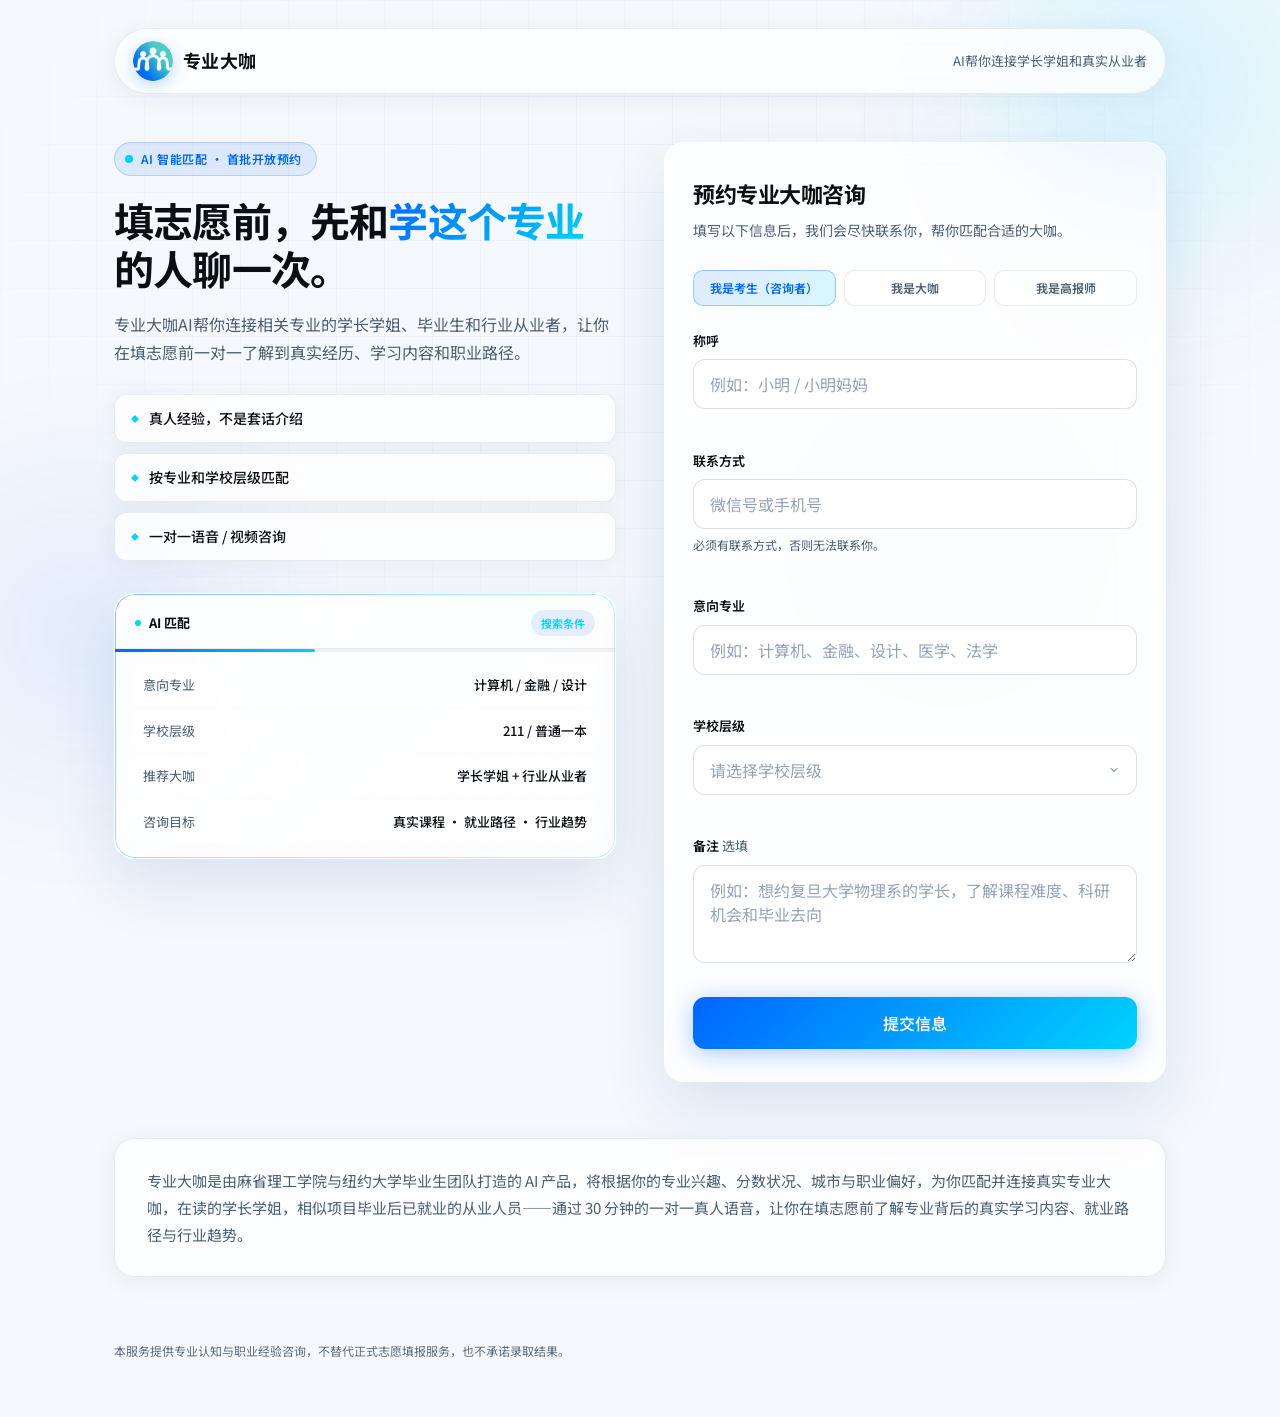
==== commit 7d1464f5: "Update value copy and note placeholder examples. Remove the 100 RMB mention from the value section a" ====
--- a/index.html
+++ b/index.html
@@ -194,7 +194,7 @@
                     id="note"
                     name="note"
                     rows="3"
-                    placeholder="例如：孩子对计算机和金融都感兴趣，但不知道怎么选"
+                    placeholder="例如：想约复旦大学物理系的学长，了解课程难度、科研机会和毕业去向"
                   ></textarea>
                 </div>
 
@@ -270,7 +270,7 @@
 
         <section class="value-section glass-strip" aria-label="价值说明">
           <p class="value-section-text">
-            专业大咖是由麻省理工学院与纽约大学毕业生团队打造的 AI 产品，将根据你的专业兴趣、分数状况、城市与职业偏好，为你匹配并连接真实专业大咖，在读的学长学姐，相似项目毕业后已就业的从业人员——通过 100 元/30 分钟的一对一语音或视频聊天，让你在填志愿前了解专业背后的真实学习内容、就业路径与行业趋势。
+            专业大咖是由麻省理工学院与纽约大学毕业生团队打造的 AI 产品，将根据你的专业兴趣、分数状况、城市与职业偏好，为你匹配并连接真实专业大咖，在读的学长学姐，相似项目毕业后已就业的从业人员——通过 30 分钟的一对一真人语音，让你在填志愿前了解专业背后的真实学习内容、就业路径与行业趋势。
           </p>
         </section>
       </main>
